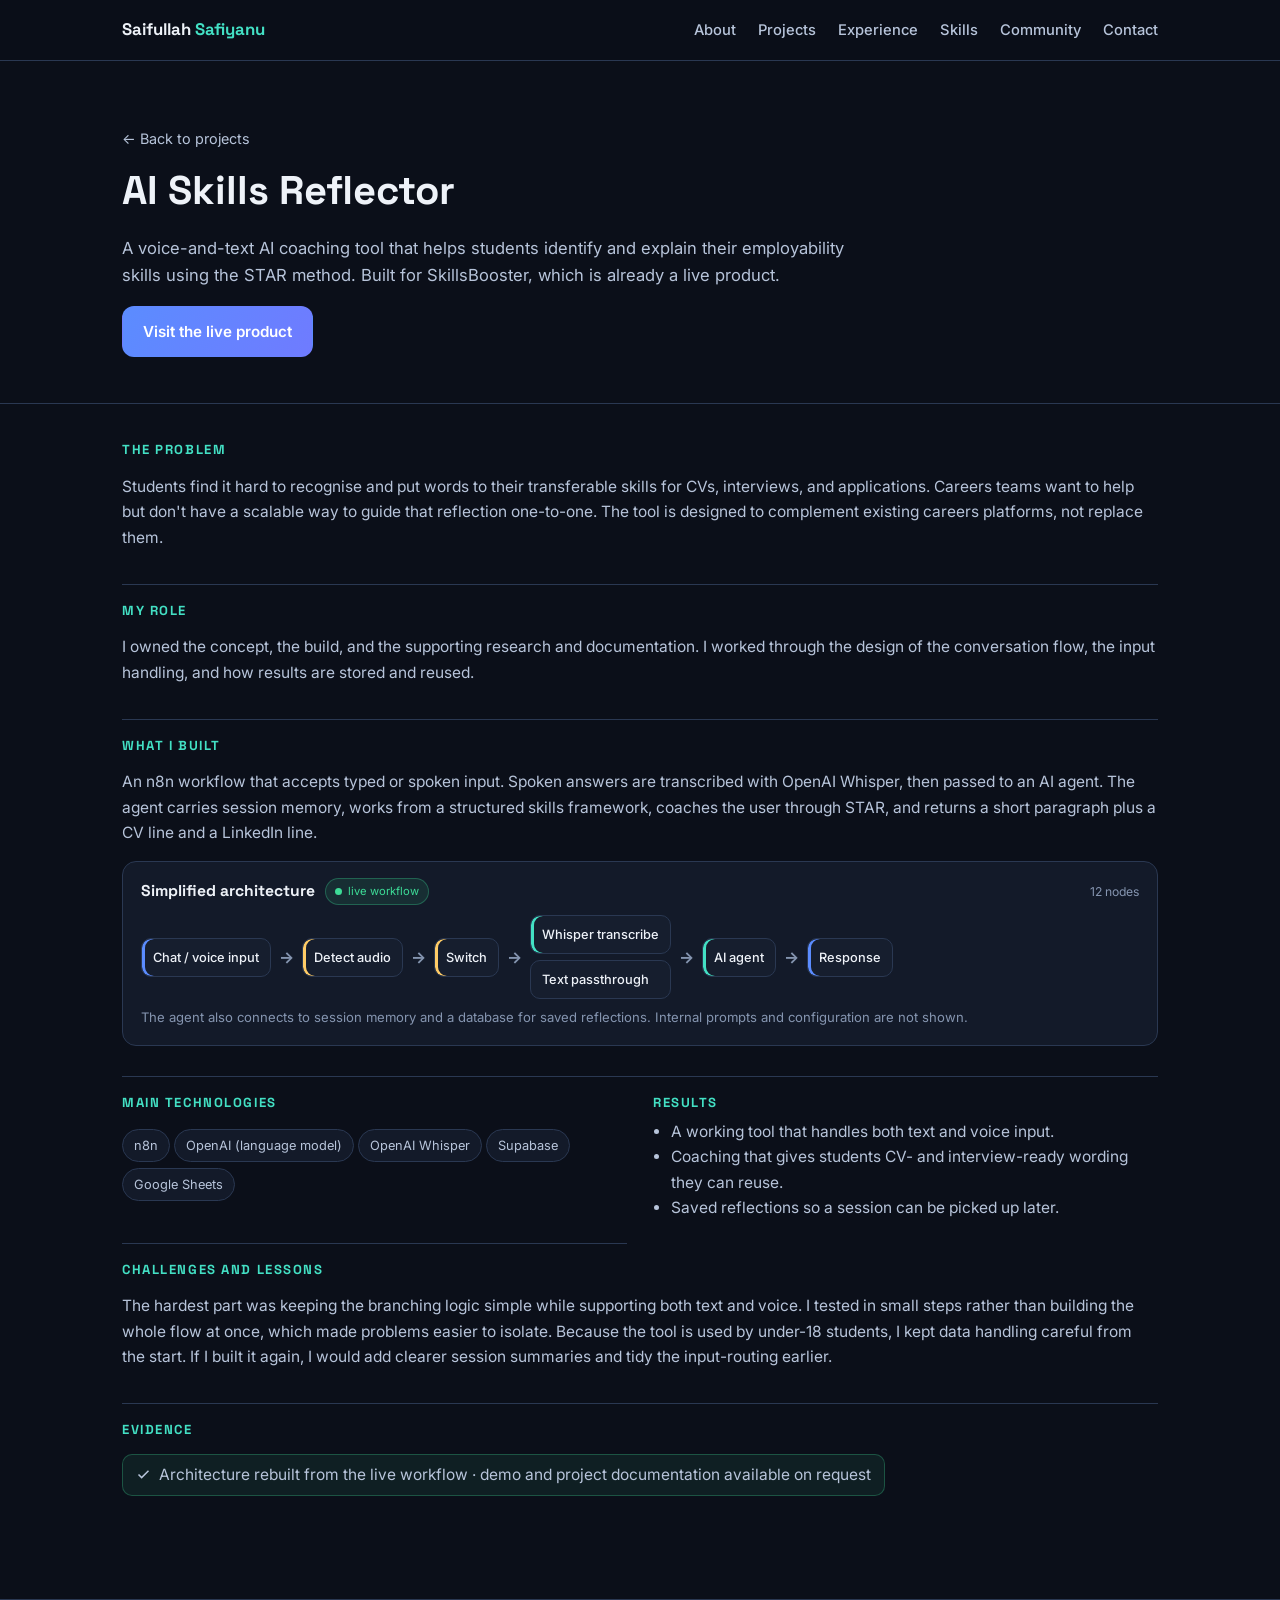
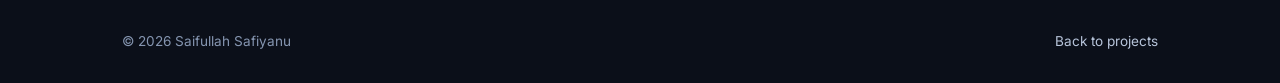
==== project-details/ai-skills-reflector.html @ d124f11e "Add files via upload" ====
<!DOCTYPE html>
<html lang="en">
<head>
<meta charset="UTF-8" />
<meta name="viewport" content="width=device-width, initial-scale=1.0" />
<title>AI Skills Reflector — Saifullah Safiyanu</title>
<meta name="description" content="AI Skills Reflector: a voice-and-text AI coaching tool built in n8n with the OpenAI API to help students explain their employability skills using the STAR method." />
<link rel="canonical" href="https://saifullah-safiyanu.pages.dev/project-details/ai-skills-reflector.html" />
<meta property="og:type" content="article" />
<meta property="og:title" content="AI Skills Reflector — Saifullah Safiyanu" />
<meta property="og:description" content="A voice-and-text AI coaching tool built in n8n with the OpenAI API." />
<meta property="og:image" content="https://saifullah-safiyanu.pages.dev/assets/images/og-image.png" />
<link rel="icon" href="../favicon.svg" type="image/svg+xml" />
<link rel="preconnect" href="https://fonts.googleapis.com" />
<link rel="preconnect" href="https://fonts.gstatic.com" crossorigin />
<link href="https://fonts.googleapis.com/css2?family=Inter:wght@400;500;600;700;800&family=Space+Grotesk:wght@500;600;700&display=swap" rel="stylesheet" />
<link rel="stylesheet" href="../assets/css/styles.css" />
</head>
<body>
<a class="skip" href="#main">Skip to content</a>

<header class="nav">
  <div class="wrap nav-inner">
    <a class="brand" href="../index.html">Saifullah <span>Safiyanu</span></a>
    <button class="menu-btn" aria-expanded="false" aria-controls="nav" aria-label="Toggle navigation">Menu</button>
    <nav class="links" id="nav" aria-label="Primary">
      <a href="../index.html#about">About</a>
      <a href="../index.html#projects">Projects</a>
      <a href="../index.html#experience">Experience</a>
      <a href="../index.html#skills">Skills</a>
      <a href="../index.html#community">Community</a>
      <a href="../index.html#contact">Contact</a>
    </nav>
  </div>
</header>

<main id="main">
  <div class="proj-hero">
    <div class="wrap">
      <a class="backlink" href="../index.html#projects">&larr; Back to projects</a>
      <h1>AI Skills Reflector</h1>
      <p class="lead">A voice-and-text AI coaching tool that helps students identify and explain their
        employability skills using the STAR method. Built for SkillsBooster, which is already a live product.</p>
      <p style="margin-top:14px">
        <a class="btn primary" href="https://skillsbooster.com" target="_blank" rel="noopener">Visit the live product</a>
      </p>
    </div>
  </div>

  <div class="wrap" style="padding:20px 22px 70px">
    <div class="blk"><h2>The problem</h2>
      <p>Students find it hard to recognise and put words to their transferable skills for CVs, interviews, and
        applications. Careers teams want to help but don't have a scalable way to guide that reflection one-to-one.
        The tool is designed to complement existing careers platforms, not replace them.</p></div>

    <div class="blk"><h2>My role</h2>
      <p>I owned the concept, the build, and the supporting research and documentation. I worked through the design
        of the conversation flow, the input handling, and how results are stored and reused.</p></div>

    <div class="blk"><h2>What I built</h2>
      <p>An n8n workflow that accepts typed or spoken input. Spoken answers are transcribed with OpenAI Whisper, then
        passed to an AI agent. The agent carries session memory, works from a structured skills framework, coaches the
        user through STAR, and returns a short paragraph plus a CV line and a LinkedIn line.</p>
      <div class="wf" role="group" aria-label="Simplified AI Skills Reflector workflow">
        <div class="wf-head"><h3>Simplified architecture</h3><span class="wf-live">live workflow</span><span class="wf-meta">12 nodes</span></div>
        <div class="wf-flow">
          <span class="node t-trigger">Chat / voice input</span><span class="arrow" aria-hidden="true">&rarr;</span>
          <span class="node t-logic">Detect audio</span><span class="arrow" aria-hidden="true">&rarr;</span>
          <span class="node t-logic">Switch</span><span class="arrow" aria-hidden="true">&rarr;</span>
          <span class="branch"><span class="node t-ai">Whisper transcribe</span><span class="node">Text passthrough</span></span><span class="arrow" aria-hidden="true">&rarr;</span>
          <span class="node t-ai">AI agent</span><span class="arrow" aria-hidden="true">&rarr;</span>
          <span class="node t-trigger">Response</span>
        </div>
        <p style="color:var(--dim);font-size:.82rem;margin:8px 0 0">The agent also connects to session memory and a
          database for saved reflections. Internal prompts and configuration are not shown.</p>
      </div>
    </div>

    <div class="cols2">
      <div class="blk"><h2>Main technologies</h2>
        <p><span class="tag">n8n</span><span class="tag">OpenAI (language model)</span><span class="tag">OpenAI Whisper</span><span class="tag">Supabase</span><span class="tag">Google Sheets</span></p></div>
      <div class="blk"><h2>Results</h2>
        <ul>
          <li>A working tool that handles both text and voice input.</li>
          <li>Coaching that gives students CV- and interview-ready wording they can reuse.</li>
          <li>Saved reflections so a session can be picked up later.</li>
        </ul></div>
    </div>

    <div class="blk"><h2>Challenges and lessons</h2>
      <p>The hardest part was keeping the branching logic simple while supporting both text and voice. I tested in
        small steps rather than building the whole flow at once, which made problems easier to isolate. Because the
        tool is used by under-18 students, I kept data handling careful from the start. If I built it again, I would
        add clearer session summaries and tidy the input-routing earlier.</p></div>

    <div class="blk"><h2>Evidence</h2>
      <p class="evidence">
        <svg viewBox="0 0 24 24" fill="none" stroke="currentColor" stroke-width="2.4" aria-hidden="true"><path d="M20 6L9 17l-5-5"/></svg>
        Architecture rebuilt from the live workflow · demo and project documentation available on request
      </p></div>
  </div>
</main>

<footer>
  <div class="wrap foot-inner">
    <span>© 2026 Saifullah Safiyanu</span>
    <a href="../index.html#projects">Back to projects</a>
  </div>
</footer>
<script src="../assets/js/main.js"></script>
</body>
</html>
---- assets/css/styles.css ----
/* Saifullah Safiyanu — portfolio styles
   Static, dependency-light, accessible, responsive. */

:root{
  --bg:#0b0f19; --bg2:#131a29; --card:#161e2e; --card2:#1c2537;
  --line:#2a3852; --text:#eef2f8; --muted:#b7c4da; --dim:#8595b0;
  --accent:#5b8cff; --accent2:#43e0c4; --accent3:#b98bff; --good:#3ddc97; --warn:#ffcc66;
  --radius:16px; --maxw:1080px;
  --sys:'Inter',system-ui,-apple-system,Segoe UI,Roboto,Helvetica,Arial,sans-serif;
  --head:'Space Grotesk','Inter',system-ui,sans-serif;
}
*{box-sizing:border-box}
html{scroll-behavior:smooth}
@media (prefers-reduced-motion: reduce){ html{scroll-behavior:auto} *{animation:none !important; transition:none !important} }
body{margin:0;font-family:var(--sys);background:var(--bg);color:var(--text);line-height:1.65;font-size:16px;
  -webkit-font-smoothing:antialiased;text-rendering:optimizeLegibility}
h1,h2,h3,h4{font-family:var(--head);line-height:1.2;margin:0 0 .5em}
a{color:var(--accent2);text-decoration:none}
a:hover{text-decoration:underline}
img{max-width:100%;height:auto;display:block}
.wrap{max-width:var(--maxw);margin:0 auto;padding:0 22px}
.skip{position:absolute;left:-9999px;top:0;background:var(--accent);color:#fff;padding:10px 16px;border-radius:0 0 8px 0;z-index:100}
.skip:focus{left:0}
:focus-visible{outline:3px solid var(--accent2);outline-offset:2px;border-radius:6px}
section{padding:74px 0;border-top:1px solid var(--line)}
.eyebrow{font-family:var(--head);text-transform:uppercase;letter-spacing:.15em;font-size:.76rem;color:var(--accent2);font-weight:600;margin-bottom:12px}
.sec-title{font-size:1.9rem;letter-spacing:-.01em}
.lead{color:var(--muted);font-size:1.04rem;max-width:760px}
.tag{display:inline-block;font-size:.8rem;padding:5px 11px;border:1px solid var(--line);border-radius:999px;color:var(--muted);margin:3px 4px 3px 0;background:var(--bg2)}

/* NAV */
header.nav{position:sticky;top:0;z-index:50;background:rgba(11,15,25,.9);backdrop-filter:blur(10px);border-bottom:1px solid var(--line)}
.nav-inner{display:flex;align-items:center;justify-content:space-between;height:60px}
.brand{font-family:var(--head);font-weight:700;font-size:1.05rem;color:var(--text)}
.brand span{color:var(--accent2)}
nav.links{display:flex;gap:22px;flex-wrap:wrap}
nav.links a{color:var(--muted);font-size:.92rem;font-weight:500}
nav.links a:hover,nav.links a[aria-current="true"]{color:var(--text);text-decoration:none}
.menu-btn{display:none;background:var(--bg2);border:1px solid var(--line);color:var(--text);border-radius:10px;padding:9px 12px;font-size:1rem;cursor:pointer}
@media(max-width:820px){
  nav.links{display:none;position:absolute;top:60px;left:0;right:0;flex-direction:column;background:var(--bg2);padding:14px 22px;border-bottom:1px solid var(--line)}
  nav.links.open{display:flex}
  .menu-btn{display:block}
}

/* BUTTONS */
.btn{display:inline-flex;align-items:center;gap:8px;padding:12px 20px;border-radius:12px;font-weight:600;font-size:.95rem;cursor:pointer;border:1px solid transparent;transition:.15s;font-family:var(--sys)}
.btn.primary{background:linear-gradient(120deg,var(--accent),#6f7bff);color:#fff}
.btn.primary:hover{filter:brightness(1.08);text-decoration:none}
.btn.ghost{border-color:var(--line);color:var(--text);background:var(--bg2)}
.btn.ghost:hover{border-color:var(--accent2);text-decoration:none}
.btn svg{width:16px;height:16px;flex:none}

/* HERO */
.hero{padding:90px 0 72px;position:relative;overflow:hidden}
.hero::before{content:"";position:absolute;inset:-30% -10% auto auto;width:600px;height:600px;
  background:radial-gradient(circle at 30% 30%,rgba(91,140,255,.2),transparent 60%),radial-gradient(circle at 70% 60%,rgba(67,224,196,.14),transparent 60%);filter:blur(8px);z-index:0}
.hero .wrap{position:relative;z-index:1}
.hero h1{font-size:clamp(2.05rem,5vw,3.1rem);letter-spacing:-.02em}
.hero .role{color:var(--accent)}
.hero p.sub{font-size:1.08rem;color:var(--muted);max-width:720px;margin-top:14px}
.cta{display:flex;gap:12px;flex-wrap:wrap;margin-top:28px}
.stats{display:grid;grid-template-columns:repeat(4,1fr);gap:14px;margin-top:44px}
.stat{background:var(--card);border:1px solid var(--line);border-radius:var(--radius);padding:18px}
.stat .n{font-family:var(--head);font-size:1.5rem;font-weight:700;color:var(--text)}
.stat .l{color:var(--muted);font-size:.82rem}
@media(max-width:720px){.stats{grid-template-columns:repeat(2,1fr)}}

/* LAYOUT HELPERS */
.cols2{display:grid;grid-template-columns:1fr 1fr;gap:26px}
@media(max-width:760px){.cols2{grid-template-columns:1fr}}
.card{background:var(--card);border:1px solid var(--line);border-radius:var(--radius);padding:22px}
.card h3{font-size:1.12rem}
.card p{color:var(--muted);font-size:.95rem;margin:.4em 0}

/* PROJECT SUMMARY CARDS (index) */
.pgrid{display:grid;grid-template-columns:repeat(auto-fit,minmax(280px,1fr));gap:20px;margin-top:24px}
.pcard{display:flex;flex-direction:column;background:var(--card);border:1px solid var(--line);border-radius:18px;padding:24px;transition:.18s}
.pcard:hover{border-color:var(--accent);transform:translateY(-3px)}
@media (prefers-reduced-motion: reduce){.pcard:hover{transform:none}}
.pcard h3{font-size:1.14rem}
.pcard p{color:var(--muted);font-size:.94rem;flex:1}
.pcard .links{display:flex;gap:14px;flex-wrap:wrap;margin-top:10px;font-size:.9rem}

/* PROJECT DETAIL BLOCKS */
.proj-hero{padding:64px 0 30px;border-bottom:1px solid var(--line)}
.proj-hero h1{font-size:clamp(1.8rem,4vw,2.5rem)}
.blk{padding:18px 0;border-bottom:1px solid var(--line)}
.blk:last-child{border-bottom:none}
.blk h2,.blk h4{font-size:.82rem;text-transform:uppercase;letter-spacing:.12em;color:var(--accent2);margin-bottom:8px;font-family:var(--head)}
.blk p,.blk li{color:var(--muted);font-size:.97rem}
.blk ul{margin:.3em 0;padding-left:18px}
.evidence{display:inline-flex;align-items:center;gap:8px;font-size:.84rem;color:var(--good);background:rgba(61,220,151,.08);border:1px solid rgba(61,220,151,.28);padding:7px 13px;border-radius:10px;margin-top:8px}
.evidence svg{width:15px;height:15px}
.callout{background:var(--bg2);border:1px solid var(--line);border-left:3px solid var(--accent);border-radius:0 12px 12px 0;padding:14px 16px;color:var(--muted);font-size:.93rem;margin:12px 0}
pre.code{background:#0d1424;border:1px solid var(--line);border-radius:12px;padding:16px;overflow-x:auto;font-size:.82rem;color:#cfe0ff;line-height:1.55}
pre.code .c{color:#6b7c98}

/* WORKFLOW DIAGRAM */
.wf{background:var(--bg2);border:1px solid var(--line);border-radius:14px;padding:16px 18px;margin:12px 0}
.wf-head{display:flex;align-items:center;gap:10px;flex-wrap:wrap;margin-bottom:10px}
.wf-head h3,.wf-head h4{font-size:.98rem;margin:0;font-family:var(--head);text-transform:none;letter-spacing:0;color:var(--text)}
.wf-live{display:inline-flex;align-items:center;gap:6px;font-size:.7rem;color:var(--good);background:rgba(61,220,151,.1);border:1px solid rgba(61,220,151,.3);padding:3px 9px;border-radius:999px}
.wf-live::before{content:"";width:7px;height:7px;border-radius:50%;background:var(--good)}
.wf-meta{color:var(--dim);font-size:.76rem;margin-left:auto}
.wf-flow{display:flex;align-items:center;flex-wrap:wrap;gap:8px}
.node{display:inline-flex;align-items:center;gap:7px;padding:8px 11px;border-radius:10px;background:var(--card);border:1px solid var(--line);font-size:.8rem;font-weight:500;white-space:nowrap;color:var(--text)}
.node.t-trigger{box-shadow:inset 3px 0 0 #5b8cff}
.node.t-ai{box-shadow:inset 3px 0 0 #43e0c4}
.node.t-sheet{box-shadow:inset 3px 0 0 #3ddc97}
.node.t-mail{box-shadow:inset 3px 0 0 #ff7a7a}
.node.t-ext{box-shadow:inset 3px 0 0 #b98bff}
.node.t-data{box-shadow:inset 3px 0 0 #8aa0c0}
.node.t-logic{box-shadow:inset 3px 0 0 #ffcc66}
.arrow{color:var(--dim);font-weight:700}
.branch{display:inline-flex;flex-direction:column;gap:6px}
.wf-legend{display:flex;gap:16px;flex-wrap:wrap;margin:6px 0 4px;color:var(--muted);font-size:.78rem}
.wf-legend span{display:inline-flex;align-items:center;gap:6px}
.dot{width:9px;height:9px;border-radius:3px;display:inline-block}
@media(max-width:600px){ .wf-flow{flex-direction:column;align-items:flex-start} .arrow{transform:rotate(90deg)} }

/* SKILLS + TIMELINE + CERT */
.skilltier{background:var(--card);border:1px solid var(--line);border-radius:var(--radius);padding:20px 22px}
.skilltier h3{font-size:1rem;margin-bottom:12px}
.skilltier.strong h3{color:var(--accent2)}
.skilltier.working h3{color:var(--accent3)}
.tl{position:relative;margin-top:18px;padding-left:26px}
.tl::before{content:"";position:absolute;left:7px;top:6px;bottom:6px;width:2px;background:var(--line)}
.tl-item{position:relative;padding:0 0 26px 6px}
.tl-item::before{content:"";position:absolute;left:-24px;top:6px;width:12px;height:12px;border-radius:50%;background:var(--accent);box-shadow:0 0 0 4px rgba(91,140,255,.18)}
.tl-item .when{color:var(--dim);font-size:.82rem;font-weight:500}
.tl-item h3{font-size:1.06rem;margin:.2em 0}
.tl-item .org{color:var(--accent2);font-weight:600;font-size:.9rem}
.tl-item ul{margin:.5em 0 0;padding-left:18px;color:var(--muted);font-size:.93rem}
.tl-item li{margin:.3em 0}
.certstrip{display:grid;grid-template-columns:repeat(auto-fit,minmax(220px,1fr));gap:12px;margin-top:16px}
.cert{background:var(--card);border:1px solid var(--line);border-radius:12px;padding:14px 16px}
.cert .t{font-weight:600;font-size:.93rem}
.cert .i{color:var(--dim);font-size:.82rem}

/* CONTACT + FOOTER */
.contact-card{background:linear-gradient(135deg,var(--card2),var(--card));border:1px solid var(--line);border-radius:20px;padding:38px;text-align:center}
.contact-links{display:flex;gap:12px;justify-content:center;flex-wrap:wrap;margin-top:20px}
footer{padding:30px 0;border-top:1px solid var(--line);color:var(--dim);font-size:.85rem}
.foot-inner{display:flex;justify-content:space-between;gap:12px;flex-wrap:wrap}
footer a{color:var(--muted)}
.backlink{display:inline-flex;align-items:center;gap:7px;color:var(--muted);font-size:.9rem;margin-bottom:16px}
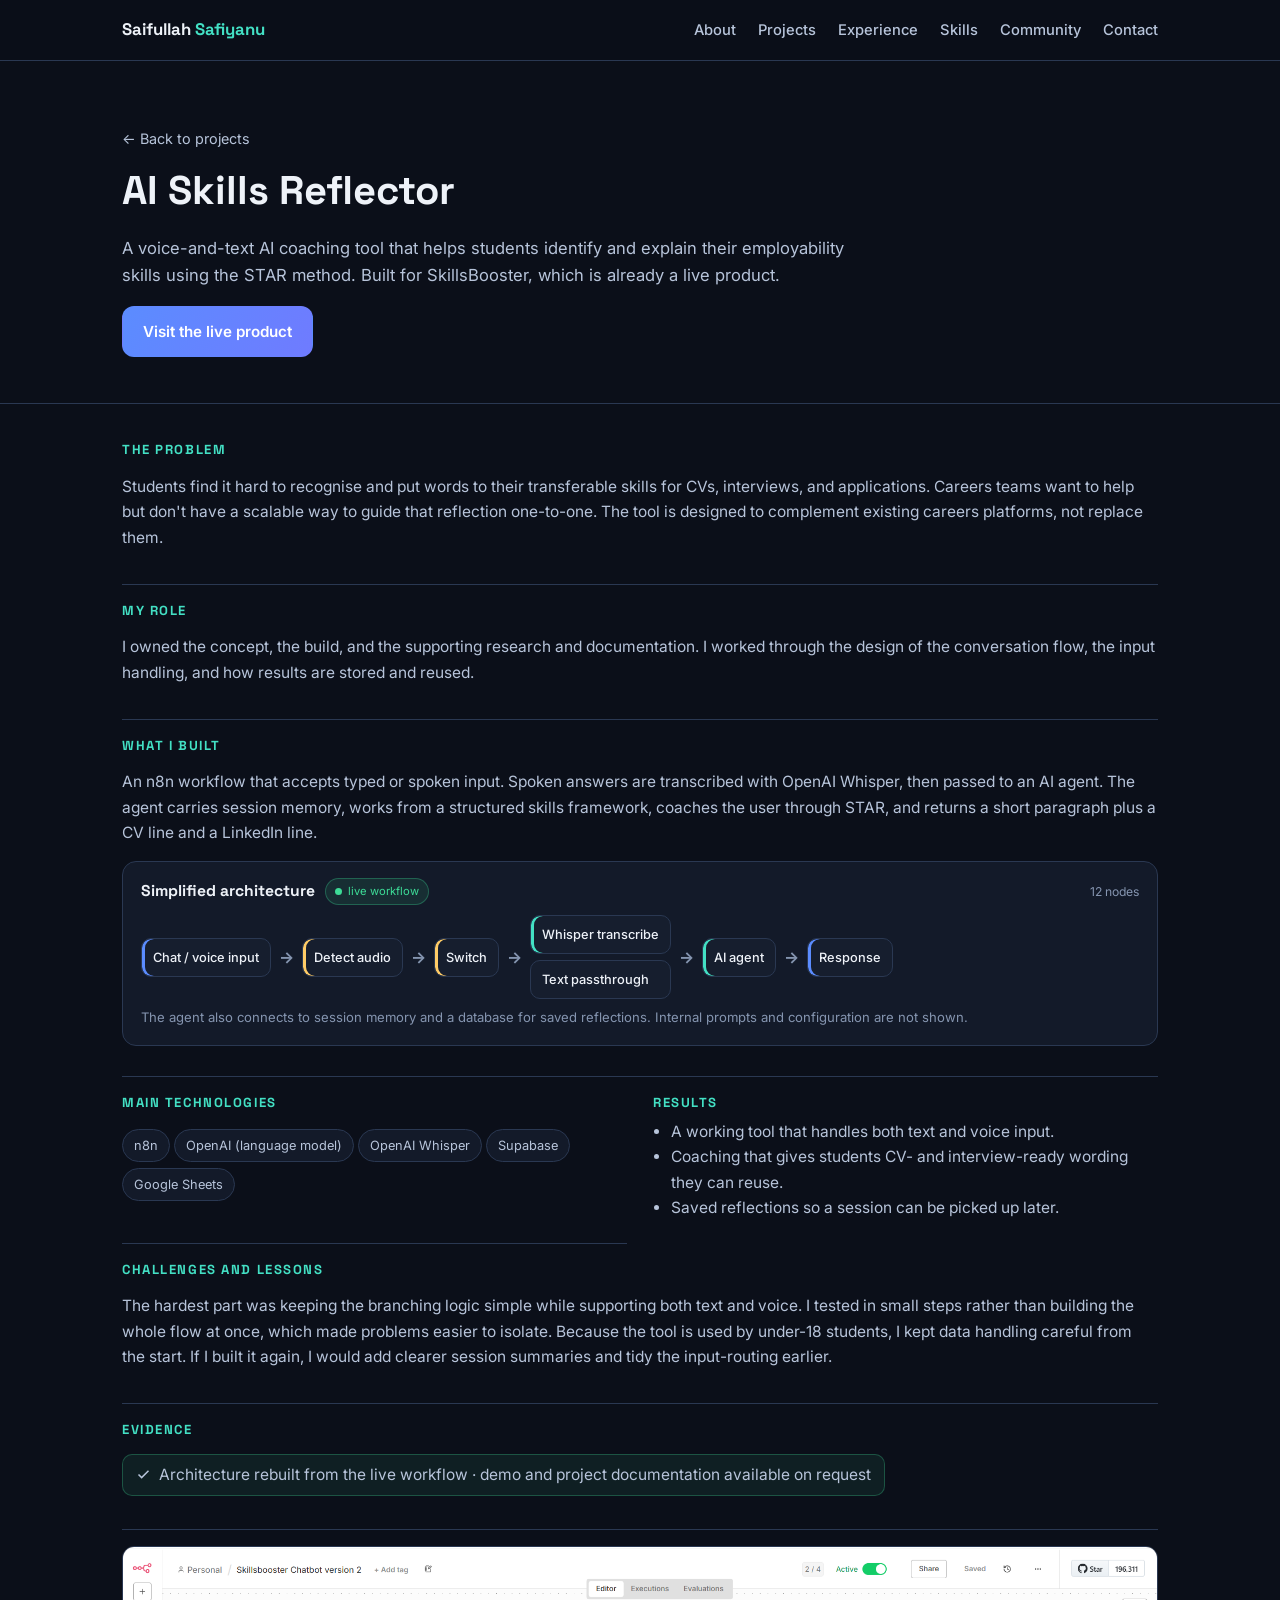
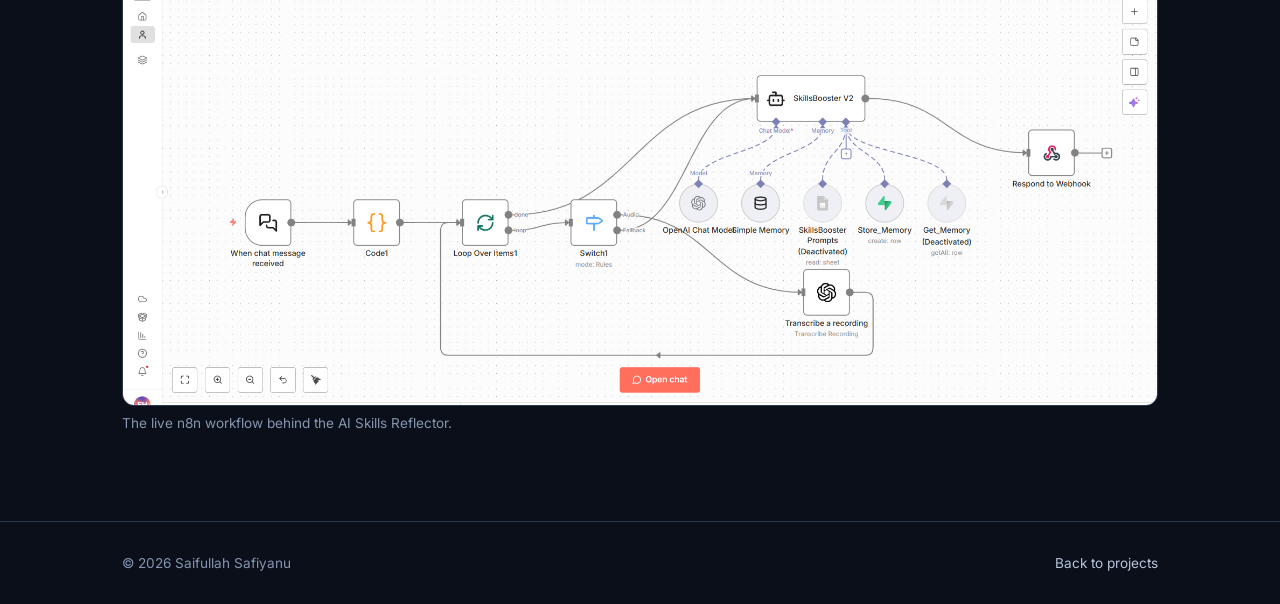
==== commit ea7ace37: "Update ai-skills-reflector.html" ====
--- a/project-details/ai-skills-reflector.html
+++ b/project-details/ai-skills-reflector.html
@@ -98,6 +98,12 @@
         <svg viewBox="0 0 24 24" fill="none" stroke="currentColor" stroke-width="2.4" aria-hidden="true"><path d="M20 6L9 17l-5-5"/></svg>
         Architecture rebuilt from the live workflow · demo and project documentation available on request
       </p></div>
+    <figure style="margin:16px 0">
+  <img src="../assets/screenshots/reflector-n8n-workflow.png"
+       alt="n8n workflow canvas for the AI Skills Reflector: chat trigger, audio detection, Whisper transcription, AI agent, memory, and response nodes"
+       style="width:100%;border:1px solid var(--line);border-radius:12px" />
+  <figcaption style="color:var(--dim);font-size:.85rem;margin-top:6px">The live n8n workflow behind the AI Skills Reflector.</figcaption>
+</figure>
   </div>
 </main>
 
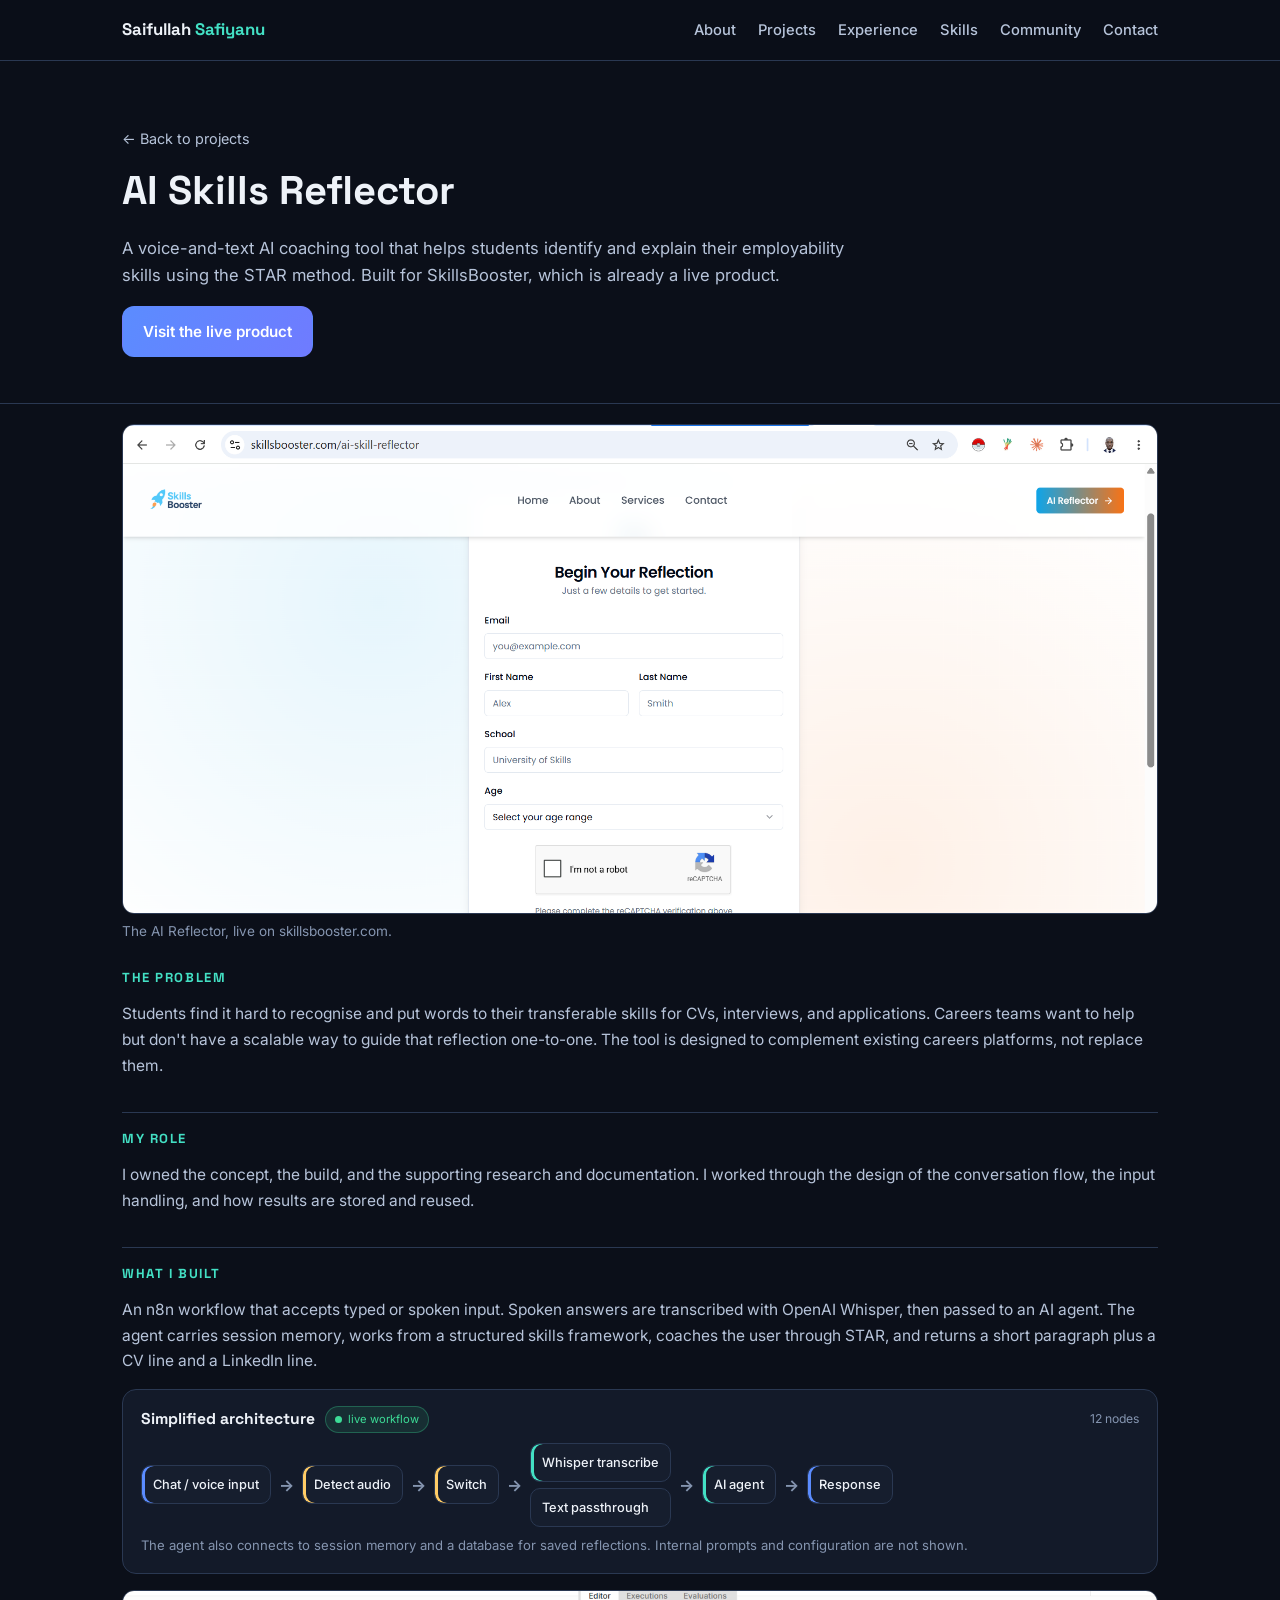
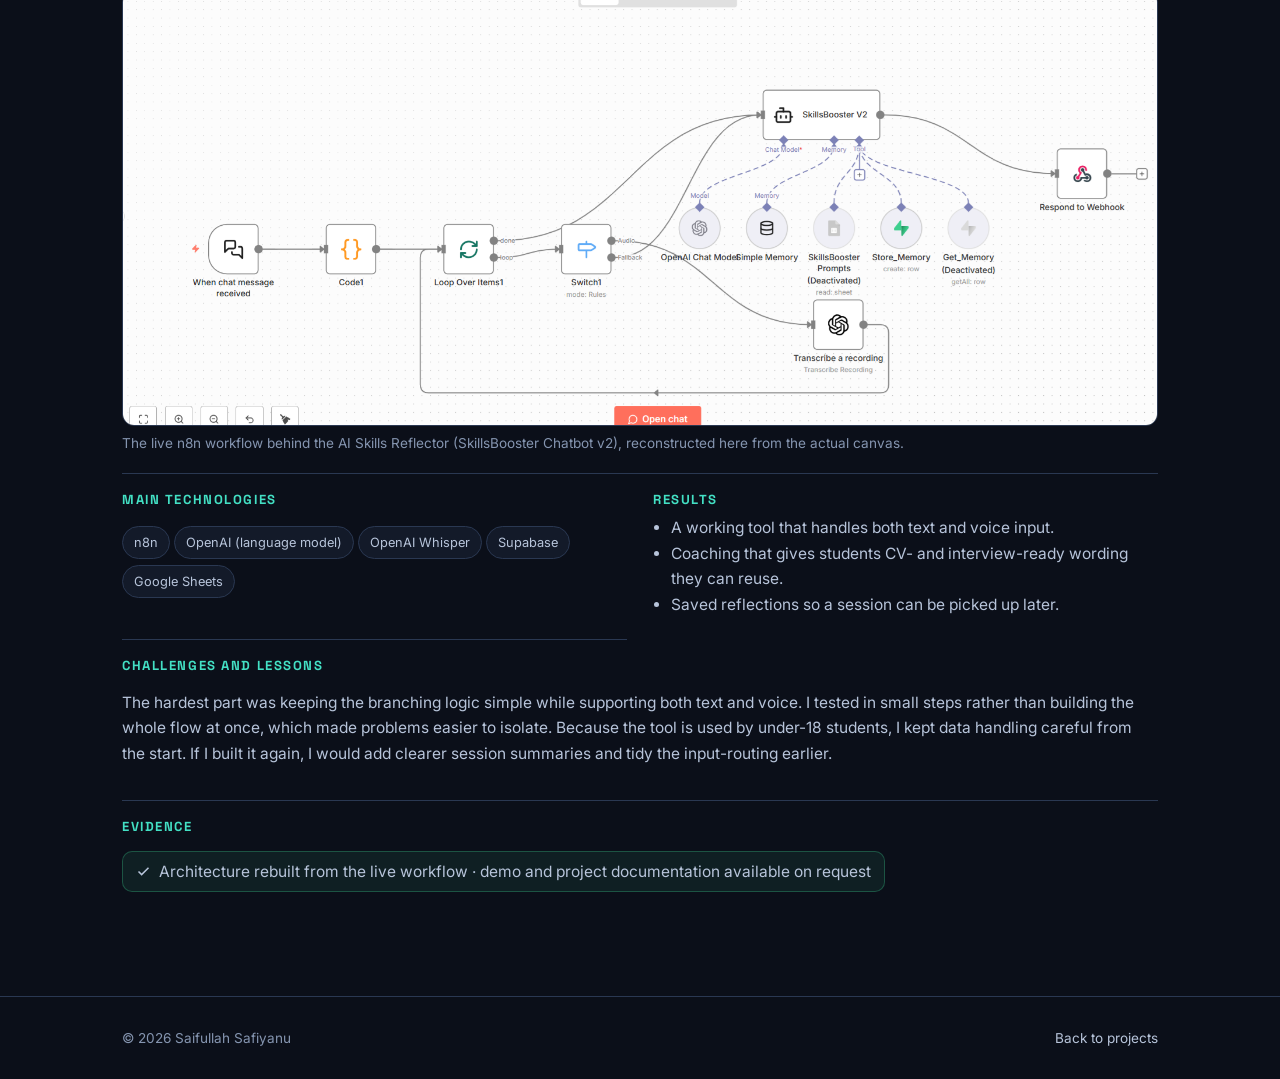
==== commit a9615371: "Add files via upload" ====
--- a/project-details/ai-skills-reflector.html
+++ b/project-details/ai-skills-reflector.html
@@ -48,6 +48,10 @@
   </div>
 
   <div class="wrap" style="padding:20px 22px 70px">
+    <figure style="margin:0 0 10px">
+      <img src="../assets/screenshots/reflector-live-form.png" alt="The live SkillsBooster AI Reflector sign-in form on skillsbooster.com, with email, name, school and age fields and a reCAPTCHA check" style="width:100%;border:1px solid var(--line);border-radius:12px" />
+      <figcaption style="color:var(--dim);font-size:.85rem;margin-top:6px">The AI Reflector, live on skillsbooster.com.</figcaption>
+    </figure>
     <div class="blk"><h2>The problem</h2>
       <p>Students find it hard to recognise and put words to their transferable skills for CVs, interviews, and
         applications. Careers teams want to help but don't have a scalable way to guide that reflection one-to-one.
@@ -74,6 +78,10 @@
         <p style="color:var(--dim);font-size:.82rem;margin:8px 0 0">The agent also connects to session memory and a
           database for saved reflections. Internal prompts and configuration are not shown.</p>
       </div>
+      <figure style="margin:16px 0 0">
+        <img src="../assets/screenshots/reflector-n8n-workflow.png" alt="The n8n workflow canvas for the AI Skills Reflector: a chat trigger feeds a code node and a switch that routes audio to a Whisper transcription node, then into the SkillsBooster V2 AI agent with an OpenAI chat model, memory, a prompts sheet, and store and get memory tools, ending at a respond-to-webhook node" style="width:100%;border:1px solid var(--line);border-radius:12px" />
+        <figcaption style="color:var(--dim);font-size:.85rem;margin-top:6px">The live n8n workflow behind the AI Skills Reflector (SkillsBooster Chatbot v2), reconstructed here from the actual canvas.</figcaption>
+      </figure>
     </div>
 
     <div class="cols2">
@@ -98,12 +106,6 @@
         <svg viewBox="0 0 24 24" fill="none" stroke="currentColor" stroke-width="2.4" aria-hidden="true"><path d="M20 6L9 17l-5-5"/></svg>
         Architecture rebuilt from the live workflow · demo and project documentation available on request
       </p></div>
-    <figure style="margin:16px 0">
-  <img src="../assets/screenshots/reflector-n8n-workflow.png"
-       alt="n8n workflow canvas for the AI Skills Reflector: chat trigger, audio detection, Whisper transcription, AI agent, memory, and response nodes"
-       style="width:100%;border:1px solid var(--line);border-radius:12px" />
-  <figcaption style="color:var(--dim);font-size:.85rem;margin-top:6px">The live n8n workflow behind the AI Skills Reflector.</figcaption>
-</figure>
   </div>
 </main>
 
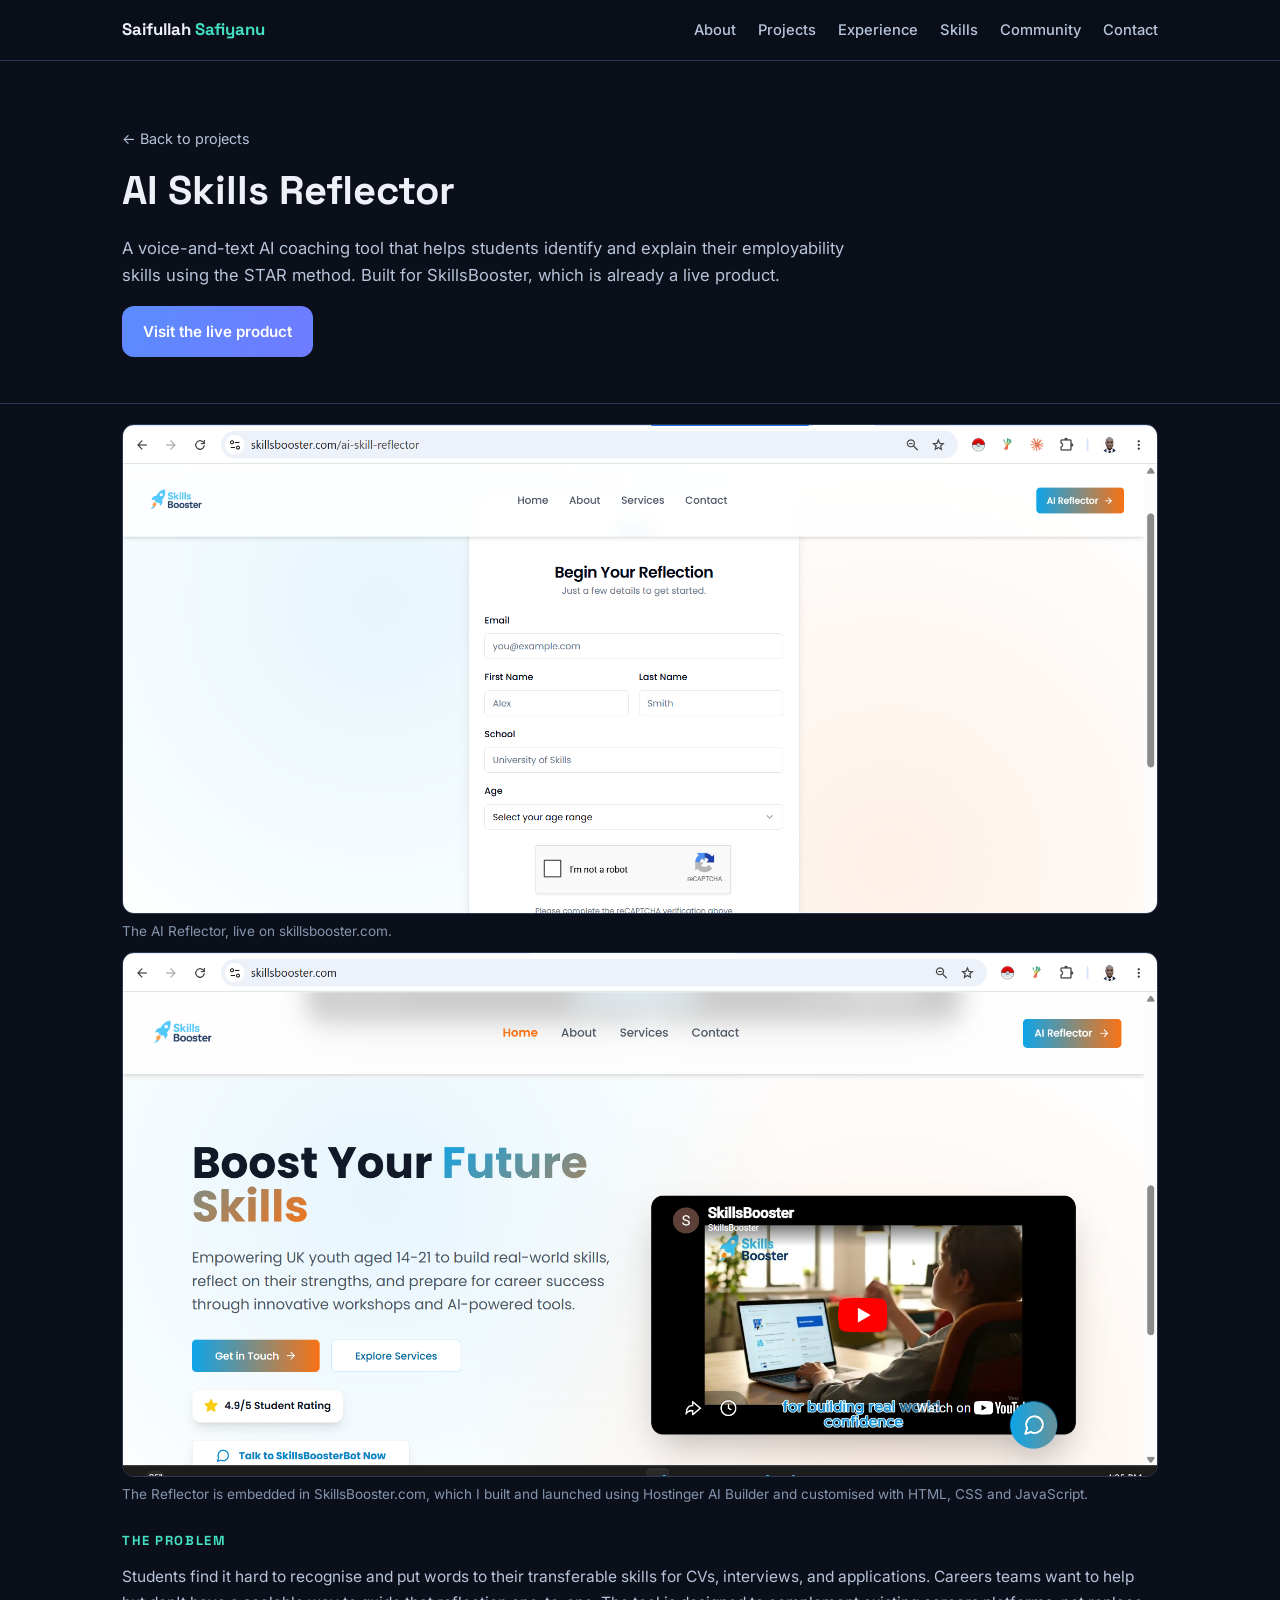
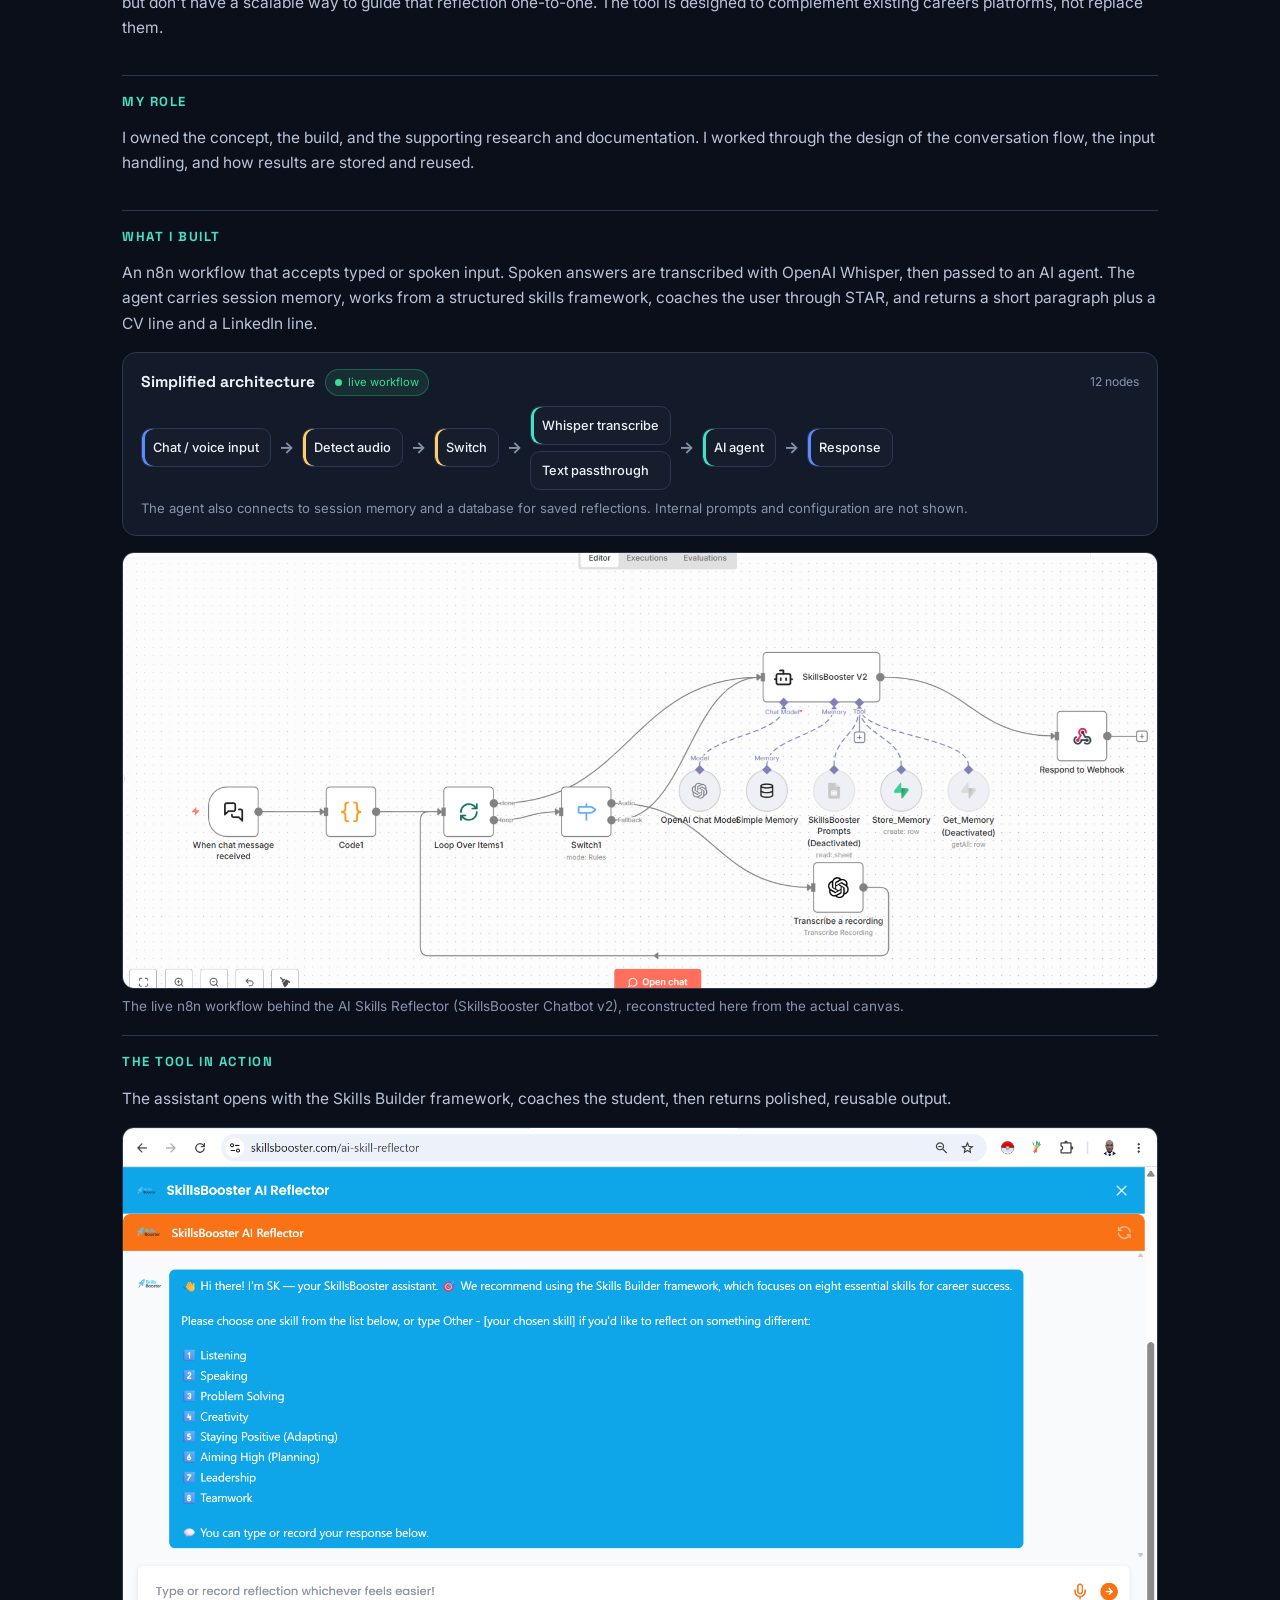
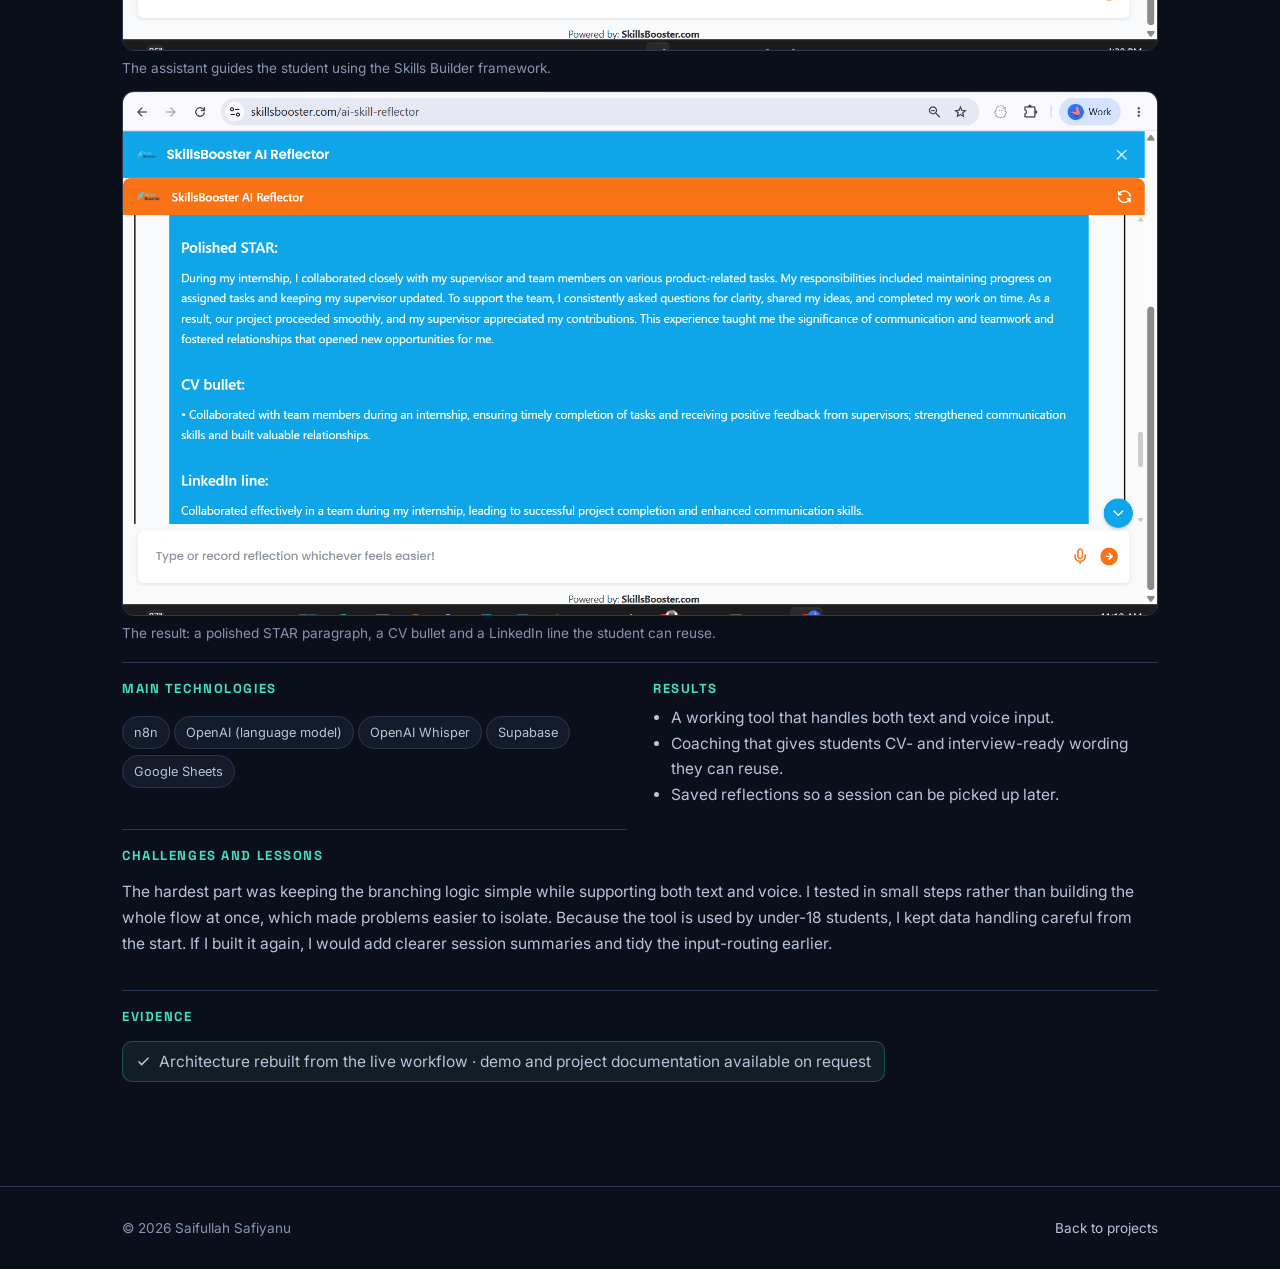
==== commit 05e328d4: "Add files via upload" ====
--- a/project-details/ai-skills-reflector.html
+++ b/project-details/ai-skills-reflector.html
@@ -52,6 +52,10 @@
       <img src="../assets/screenshots/reflector-live-form.png" alt="The live SkillsBooster AI Reflector sign-in form on skillsbooster.com, with email, name, school and age fields and a reCAPTCHA check" style="width:100%;border:1px solid var(--line);border-radius:12px" />
       <figcaption style="color:var(--dim);font-size:.85rem;margin-top:6px">The AI Reflector, live on skillsbooster.com.</figcaption>
     </figure>
+    <figure style="margin:0 0 10px">
+      <img src="../assets/screenshots/skillsbooster-homepage.png" alt="The SkillsBooster.com homepage: Boost Your Future Skills, empowering UK youth aged 14 to 21, with an AI Reflector button" style="width:100%;border:1px solid var(--line);border-radius:12px" />
+      <figcaption style="color:var(--dim);font-size:.85rem;margin-top:6px">The Reflector is embedded in SkillsBooster.com, which I built and launched using Hostinger AI Builder and customised with HTML, CSS and JavaScript.</figcaption>
+    </figure>
     <div class="blk"><h2>The problem</h2>
       <p>Students find it hard to recognise and put words to their transferable skills for CVs, interviews, and
         applications. Careers teams want to help but don't have a scalable way to guide that reflection one-to-one.
@@ -81,6 +85,18 @@
       <figure style="margin:16px 0 0">
         <img src="../assets/screenshots/reflector-n8n-workflow.png" alt="The n8n workflow canvas for the AI Skills Reflector: a chat trigger feeds a code node and a switch that routes audio to a Whisper transcription node, then into the SkillsBooster V2 AI agent with an OpenAI chat model, memory, a prompts sheet, and store and get memory tools, ending at a respond-to-webhook node" style="width:100%;border:1px solid var(--line);border-radius:12px" />
         <figcaption style="color:var(--dim);font-size:.85rem;margin-top:6px">The live n8n workflow behind the AI Skills Reflector (SkillsBooster Chatbot v2), reconstructed here from the actual canvas.</figcaption>
+      </figure>
+    </div>
+
+    <div class="blk"><h2>The tool in action</h2>
+      <p>The assistant opens with the Skills Builder framework, coaches the student, then returns polished, reusable output.</p>
+      <figure style="margin:12px 0">
+        <img src="../assets/screenshots/reflector-skills-list.png" alt="The AI Reflector chat introducing the Skills Builder framework and listing eight essential skills: listening, speaking, problem solving, creativity, staying positive, aiming high, leadership and teamwork" style="width:100%;border:1px solid var(--line);border-radius:12px" />
+        <figcaption style="color:var(--dim);font-size:.85rem;margin-top:6px">The assistant guides the student using the Skills Builder framework.</figcaption>
+      </figure>
+      <figure style="margin:12px 0 0">
+        <img src="../assets/screenshots/reflector-star-output.png" alt="The AI Reflector output showing a polished STAR paragraph, a CV bullet, and a LinkedIn line generated from the student's reflection" style="width:100%;border:1px solid var(--line);border-radius:12px" />
+        <figcaption style="color:var(--dim);font-size:.85rem;margin-top:6px">The result: a polished STAR paragraph, a CV bullet and a LinkedIn line the student can reuse.</figcaption>
       </figure>
     </div>
 
